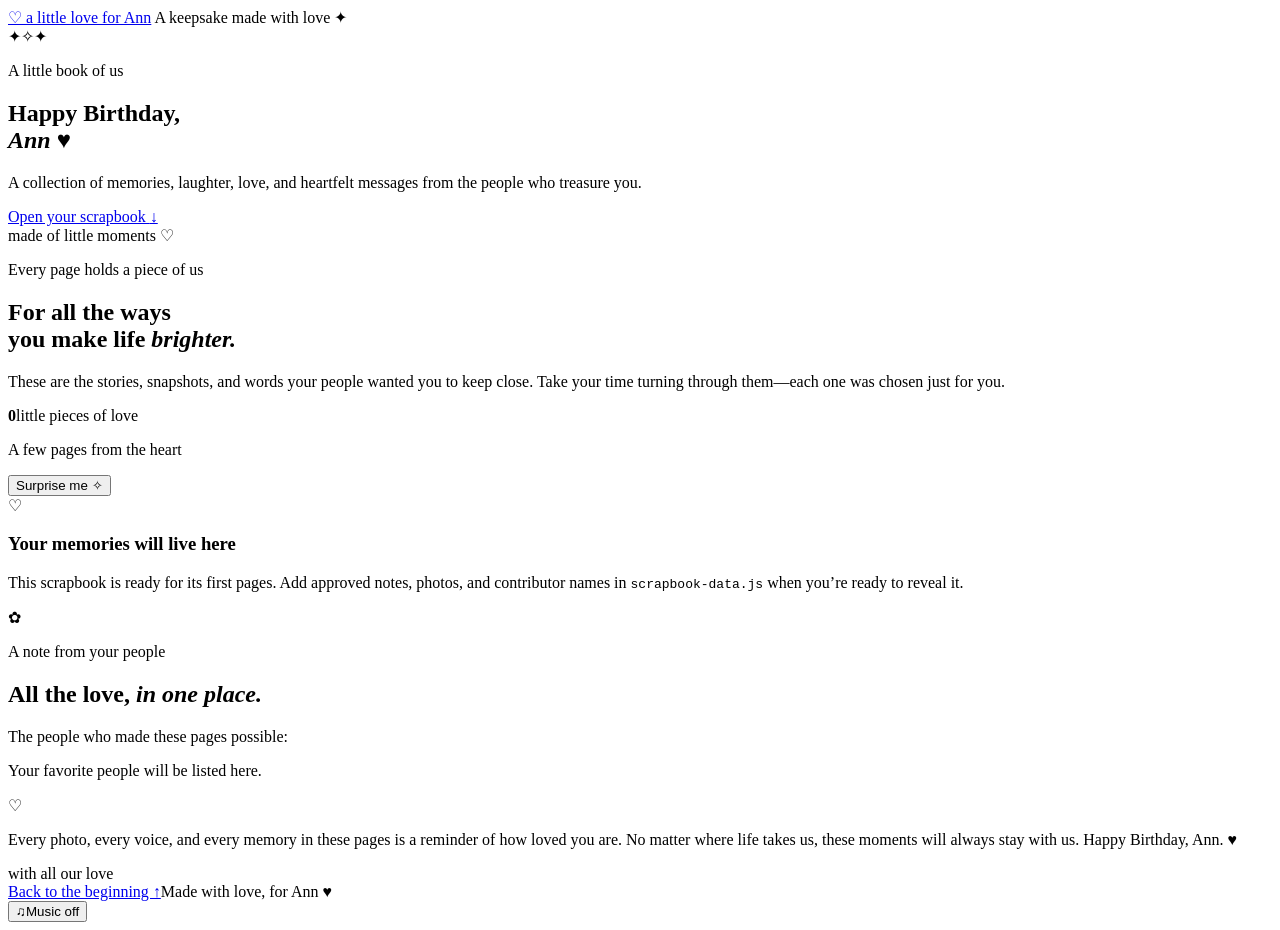
==== scrapbook.html @ c1426059 "Use Ann's YouTube song in the scrapbook music toggle" ====
<!doctype html>
<html lang="en">
<head>
  <meta charset="utf-8">
  <meta name="viewport" content="width=device-width, initial-scale=1">
  <meta name="theme-color" content="#f6f9fc">
  <meta name="description" content="A birthday scrapbook made with love for Ann.">
  <title>Happy Birthday, Ann · A scrapbook of love</title>
  <link rel="preconnect" href="https://fonts.googleapis.com">
  <link rel="preconnect" href="https://fonts.gstatic.com" crossorigin>
  <link href="https://fonts.googleapis.com/css2?family=Caveat:wght@500;600&family=DM+Sans:wght@400;500;600;700&family=Playfair+Display:wght@500;600;700&display=swap" rel="stylesheet">
  <link rel="stylesheet" href="styles.css">
  <script src="scrapbook-data.js" defer></script>
  <script src="scrapbook.js" defer></script>
</head>
<body class="scrapbook-page">
  <div class="paper-grain" aria-hidden="true"></div>
  <header class="scrapbook-header">
    <a class="wordmark" href="./" aria-label="Back to the birthday surprise page"><span class="wordmark-heart">♡</span> a little love for Ann</a>
    <span class="scrapbook-label">A keepsake made with love <span aria-hidden="true">✦</span></span>
  </header>
  <main>
    <section class="scrapbook-cover" id="top">
      <span class="cover-star star-a" aria-hidden="true">✦</span><span class="cover-star star-b" aria-hidden="true">✧</span><span class="cover-star star-c" aria-hidden="true">✦</span>
      <p class="eyebrow">A little book of us</p>
      <h1>Happy Birthday,<br><em>Ann</em> <span class="blue-heart">♥</span></h1>
      <p class="cover-subtitle">A collection of memories, laughter, love, and heartfelt messages from the people who treasure you.</p>
      <a class="button button-light" href="#memories">Open your scrapbook <span aria-hidden="true">↓</span></a>
      <div class="cover-bottom-note">made of little moments <span aria-hidden="true">♡</span></div>
    </section>

    <section class="scrapbook-intro section-wrap" id="memories">
      <div><p class="eyebrow">Every page holds a piece of us</p><h2>For all the ways<br>you make life <em>brighter.</em></h2></div>
      <div class="intro-side"><p>These are the stories, snapshots, and words your people wanted you to keep close. Take your time turning through them—each one was chosen just for you.</p><div class="memory-count"><strong id="memory-count">0</strong><span>little pieces of love</span></div></div>
    </section>

    <section class="memory-section section-wrap" aria-label="Birthday memories">
      <div class="memory-toolbar"><p class="handwritten">A few pages from the heart</p><button class="button button-outline" id="random-memory" type="button">Surprise me <span aria-hidden="true">✧</span></button></div>
      <div class="memory-grid" id="memory-grid" aria-live="polite"></div>
      <div class="empty-scrapbook" id="empty-scrapbook"><span class="empty-icon" aria-hidden="true">♡</span><h3>Your memories will live here</h3><p>This scrapbook is ready for its first pages. Add approved notes, photos, and contributor names in <code>scrapbook-data.js</code> when you’re ready to reveal it.</p></div>
    </section>

    <section class="contributors section-wrap" id="contributors">
      <div class="contributors-card"><span class="contributor-flower" aria-hidden="true">✿</span><p class="eyebrow">A note from your people</p><h2>All the love, <em>in one place.</em></h2><p class="contributor-intro">The people who made these pages possible:</p><ul class="contributor-list" id="contributor-list"></ul><p class="no-contributors" id="no-contributors">Your favorite people will be listed here.</p></div>
    </section>

    <section class="final-note section-wrap"><div class="final-note-inner"><span class="final-heart" aria-hidden="true">♡</span><p>Every photo, every voice, and every memory in these pages is a reminder of how loved you are. No matter where life takes us, these moments will always stay with us. Happy Birthday, Ann. <span class="blue-heart">♥</span></p><span class="handwritten final-signoff">with all our love</span></div></section>
  </main>
  <footer class="site-footer"><a href="#top">Back to the beginning ↑</a><span>Made with love, for Ann <span class="blue-heart">♥</span></span></footer>

  <div id="youtube-music-panel" hidden style="position:fixed;right:24px;bottom:76px;z-index:8;width:220px;padding:10px;background:#fff;border:1px solid #d5e0e9;box-shadow:0 12px 32px rgba(35,62,88,.18);">
    <div id="youtube-player" aria-label="Birthday scrapbook music video"></div>
    <a href="https://youtu.be/F7A3bPg1lJ4?si=U5_rlSdB1zl4P1yQ" target="_blank" rel="noopener noreferrer" style="display:block;padding:7px 2px 0;color:#597895;font:11px 'DM Sans',Arial,sans-serif;text-align:center;">Open song on YouTube ↗</a>
  </div>
  <button class="music-toggle" id="music-toggle" type="button" aria-pressed="false" aria-label="Turn background music on"><span aria-hidden="true">♫</span><span id="music-label">Music off</span></button>
</body>
</html>
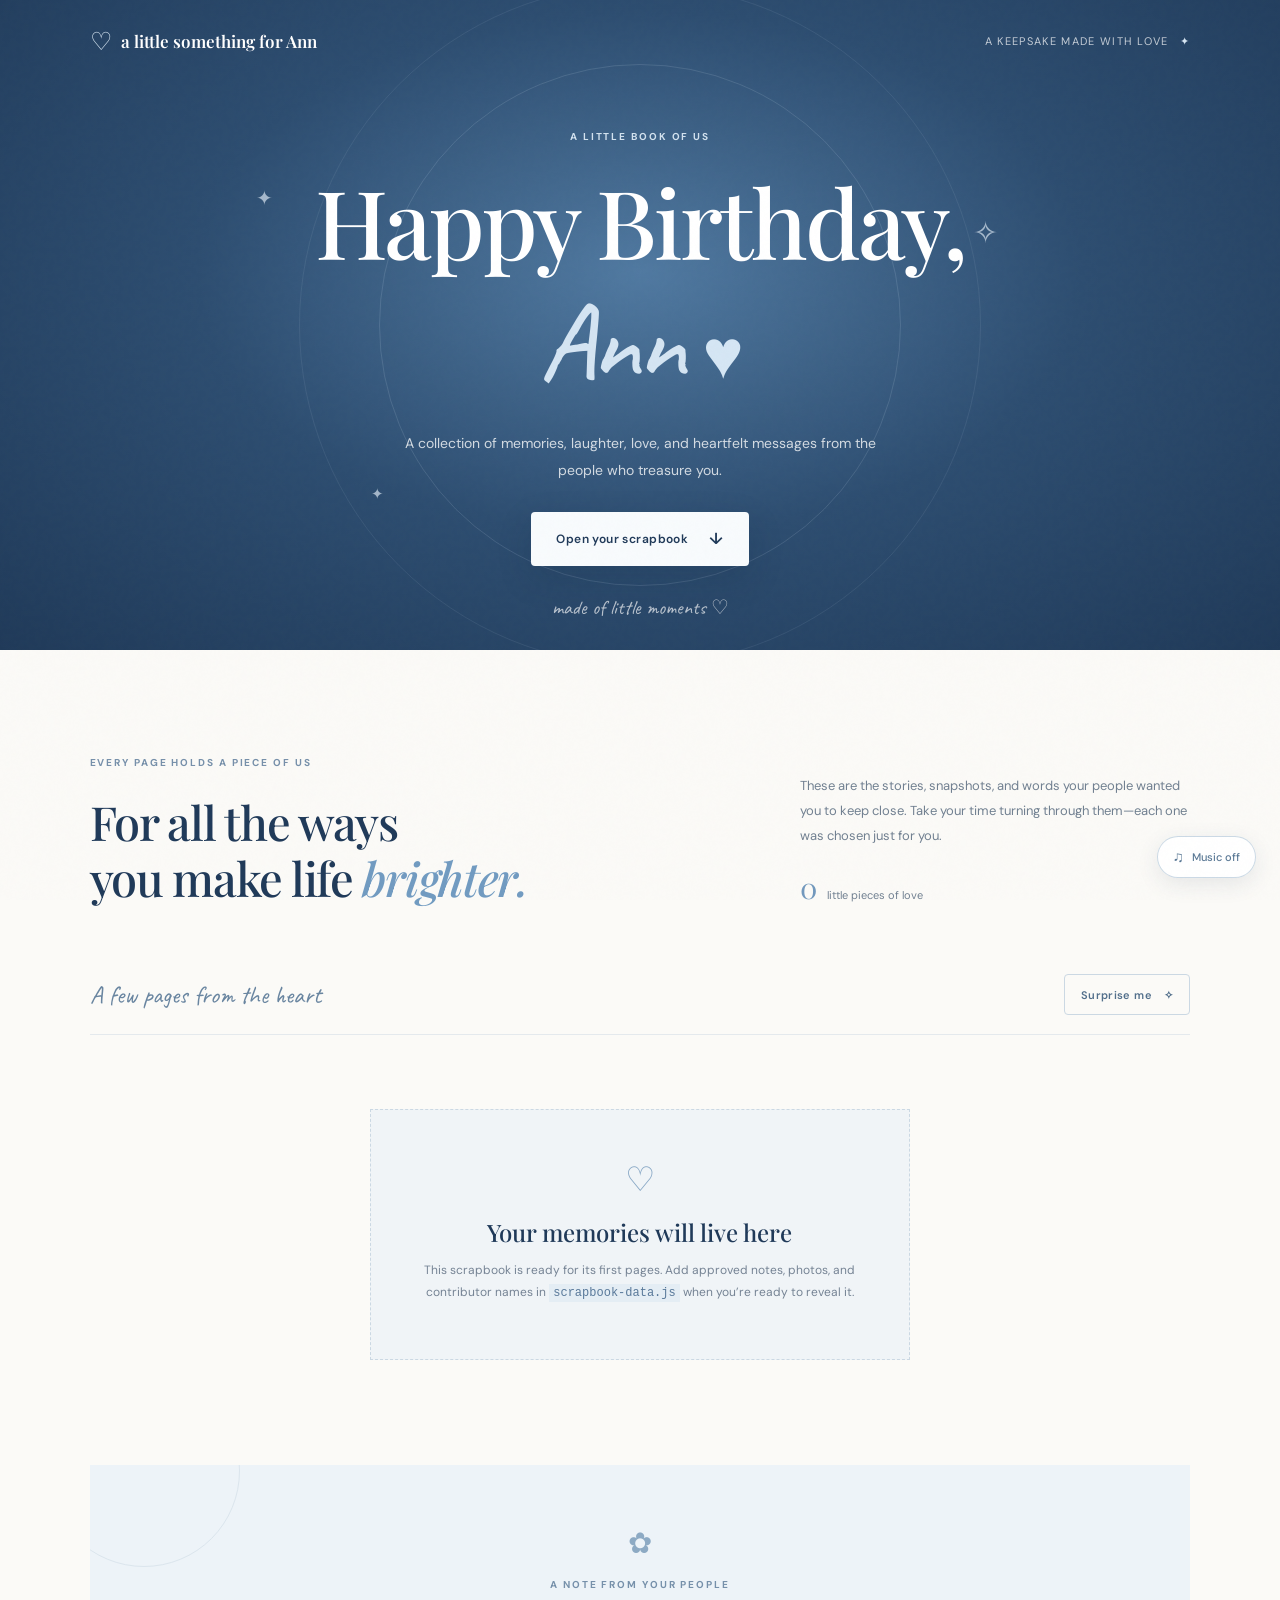
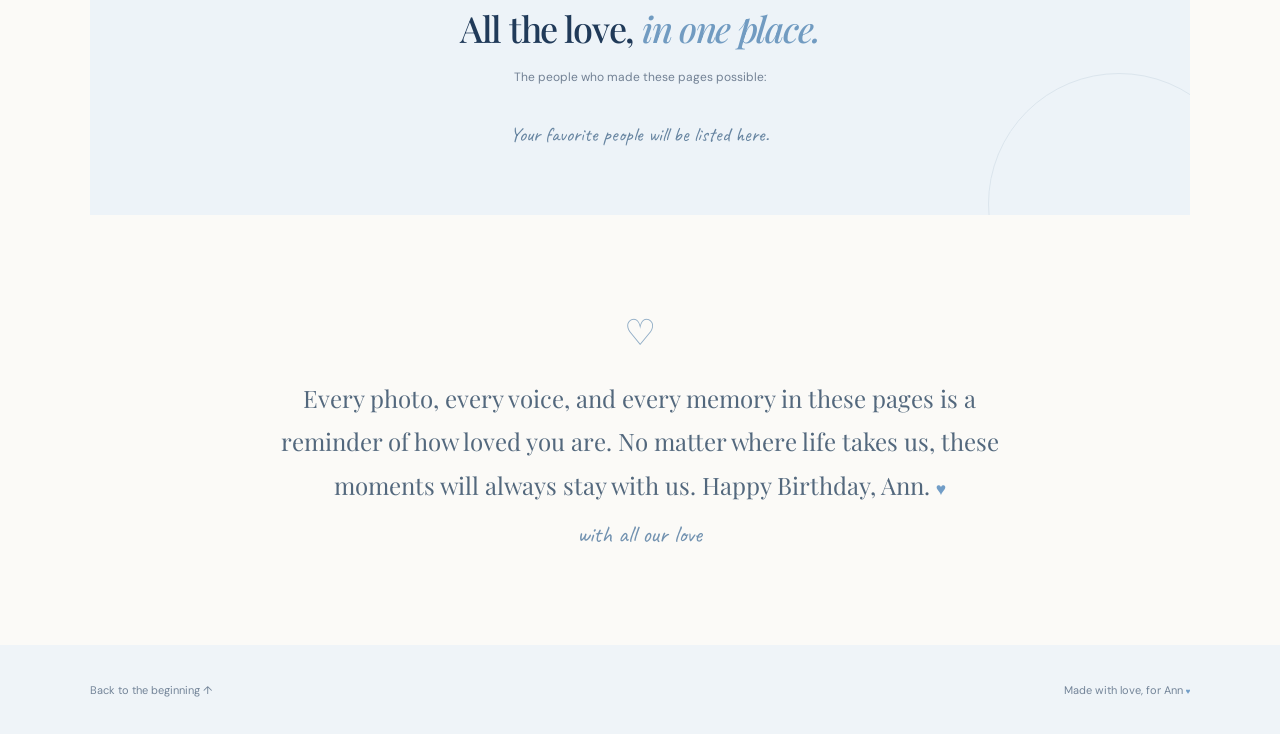
==== commit be8806b9: "Update scrapbook header wording to a little something for Ann" ====
--- a/scrapbook.html
+++ b/scrapbook.html
@@ -16,7 +16,7 @@
 <body class="scrapbook-page">
   <div class="paper-grain" aria-hidden="true"></div>
   <header class="scrapbook-header">
-    <a class="wordmark" href="./" aria-label="Back to the birthday surprise page"><span class="wordmark-heart">♡</span> a little love for Ann</a>
+    <a class="wordmark" href="./" aria-label="Back to the birthday surprise page"><span class="wordmark-heart">♡</span> a little something for Ann</a>
     <span class="scrapbook-label">A keepsake made with love <span aria-hidden="true">✦</span></span>
   </header>
   <main>
@@ -28,26 +28,21 @@
       <a class="button button-light" href="#memories">Open your scrapbook <span aria-hidden="true">↓</span></a>
       <div class="cover-bottom-note">made of little moments <span aria-hidden="true">♡</span></div>
     </section>
-
     <section class="scrapbook-intro section-wrap" id="memories">
       <div><p class="eyebrow">Every page holds a piece of us</p><h2>For all the ways<br>you make life <em>brighter.</em></h2></div>
       <div class="intro-side"><p>These are the stories, snapshots, and words your people wanted you to keep close. Take your time turning through them—each one was chosen just for you.</p><div class="memory-count"><strong id="memory-count">0</strong><span>little pieces of love</span></div></div>
     </section>
-
     <section class="memory-section section-wrap" aria-label="Birthday memories">
       <div class="memory-toolbar"><p class="handwritten">A few pages from the heart</p><button class="button button-outline" id="random-memory" type="button">Surprise me <span aria-hidden="true">✧</span></button></div>
       <div class="memory-grid" id="memory-grid" aria-live="polite"></div>
       <div class="empty-scrapbook" id="empty-scrapbook"><span class="empty-icon" aria-hidden="true">♡</span><h3>Your memories will live here</h3><p>This scrapbook is ready for its first pages. Add approved notes, photos, and contributor names in <code>scrapbook-data.js</code> when you’re ready to reveal it.</p></div>
     </section>
-
     <section class="contributors section-wrap" id="contributors">
       <div class="contributors-card"><span class="contributor-flower" aria-hidden="true">✿</span><p class="eyebrow">A note from your people</p><h2>All the love, <em>in one place.</em></h2><p class="contributor-intro">The people who made these pages possible:</p><ul class="contributor-list" id="contributor-list"></ul><p class="no-contributors" id="no-contributors">Your favorite people will be listed here.</p></div>
     </section>
-
     <section class="final-note section-wrap"><div class="final-note-inner"><span class="final-heart" aria-hidden="true">♡</span><p>Every photo, every voice, and every memory in these pages is a reminder of how loved you are. No matter where life takes us, these moments will always stay with us. Happy Birthday, Ann. <span class="blue-heart">♥</span></p><span class="handwritten final-signoff">with all our love</span></div></section>
   </main>
   <footer class="site-footer"><a href="#top">Back to the beginning ↑</a><span>Made with love, for Ann <span class="blue-heart">♥</span></span></footer>
-
   <div id="youtube-music-panel" hidden style="position:fixed;right:24px;bottom:76px;z-index:8;width:220px;padding:10px;background:#fff;border:1px solid #d5e0e9;box-shadow:0 12px 32px rgba(35,62,88,.18);">
     <div id="youtube-player" aria-label="Birthday scrapbook music video"></div>
     <a href="https://youtu.be/F7A3bPg1lJ4?si=U5_rlSdB1zl4P1yQ" target="_blank" rel="noopener noreferrer" style="display:block;padding:7px 2px 0;color:#597895;font:11px 'DM Sans',Arial,sans-serif;text-align:center;">Open song on YouTube ↗</a>
--- a/styles.css
+++ b/styles.css
@@ -0,0 +1,8 @@
+/* Shared styles for Ann's GitHub Pages birthday scrapbook */
+:root{--navy:#203a59;--ink:#24374d;--blue:#6f9dc9;--sky:#dceaf6;--pale:#eef4f9;--paper:#fbfaf7;--white:#fff;--silver:#c8d3dd;--muted:#758394;--serif:'Playfair Display',Georgia,serif;--sans:'DM Sans',Arial,sans-serif;--hand:'Caveat',cursive;--shadow:0 24px 70px rgba(37,66,95,.12)}
+*{box-sizing:border-box}html{scroll-behavior:smooth;scroll-padding-top:30px}body{margin:0;background:var(--paper);color:var(--ink);font:16px/1.65 var(--sans);-webkit-font-smoothing:antialiased}.paper-grain{position:fixed;inset:0;pointer-events:none;z-index:10;opacity:.13;background-image:url("data:image/svg+xml,%3Csvg viewBox='0 0 180 180' xmlns='http://www.w3.org/2000/svg'%3E%3Cfilter id='n'%3E%3CfeTurbulence type='fractalNoise' baseFrequency='.8' numOctaves='3' stitchTiles='stitch'/%3E%3C/filter%3E%3Crect width='100%25' height='100%25' filter='url(%23n)' opacity='.12'/%3E%3C/svg%3E")}.site-header,.scrapbook-header{height:82px;padding:0 clamp(22px,7vw,110px);display:flex;align-items:center;justify-content:space-between;position:relative;z-index:2}.wordmark{text-decoration:none;color:var(--navy);font:600 17px var(--serif)}.wordmark-heart{color:var(--blue);font:25px var(--sans);vertical-align:-2px;margin-right:5px}.header-note,.scrapbook-label{font-size:11px;letter-spacing:.12em;text-transform:uppercase;color:#7e8d9d}.header-note span,.scrapbook-label span{color:var(--blue);margin-left:7px}.section-wrap{width:min(1120px,86%);margin:0 auto}.hero{min-height:640px;display:grid;grid-template-columns:1.04fr .96fr;align-items:center;gap:6%;padding:30px 0 100px}.hero-copy{padding:10px 0 0 2%}.eyebrow{font-size:10px;text-transform:uppercase;letter-spacing:.19em;font-weight:700;color:#7690aa;margin:0 0 22px;display:flex;align-items:center;gap:10px}.eyebrow-line{width:26px;height:1px;background:#a6bacd}.hero h1,.scrapbook-cover h1{font:500 clamp(47px,6.1vw,76px)/1.1 var(--serif);letter-spacing:-2.7px;color:var(--navy);margin:0}.hero h1 em,.section-heading h2 em,.scrapbook-intro h2 em,.contributors-card h2 em{font-weight:500;color:#719bc1}.blue-heart{color:#719dc7;font-size:.73em}.hero-intro{font-size:15px;line-height:1.9;color:#657588;max-width:455px;margin:28px 0 27px}.button{display:inline-flex;align-items:center;justify-content:center;gap:21px;min-height:54px;padding:0 25px;border:0;border-radius:4px;text-decoration:none;font:600 12px var(--sans);letter-spacing:.035em;transition:transform .25s,box-shadow .25s,background .25s;cursor:pointer}.button:hover{transform:translateY(-3px)}.button-primary{background:var(--navy);color:white;box-shadow:0 10px 24px #203a592e}.button-primary:hover{background:#2c4c70;box-shadow:0 14px 28px #203a5938}.button-primary span,.button-light span{font-size:16px}.privacy-note{font-size:11px;color:#8a97a4;margin:15px 0}.privacy-note span{color:#83a5c5;margin-right:5px}.hero-art{height:490px;position:relative;display:grid;place-items:center}.art-halo{position:absolute;width:min(410px,90%);aspect-ratio:1;border:1px solid #dfe8ef;border-radius:50%;box-shadow:inset 0 0 0 20px #e2edf64d}.polaroid{position:absolute;background:#fff;padding:13px 13px 18px;box-shadow:0 18px 48px #2746662b;width:228px}.polaroid-main{z-index:2;transform:rotate(5deg);top:90px;left:calc(50% - 104px)}.polaroid-back{transform:rotate(-11deg);left:calc(50% - 194px);top:145px;width:210px;padding-bottom:16px}.photo-wash{height:240px;position:relative;overflow:hidden}.wash-sky{background:linear-gradient(180deg,#c7dcef 0%,#e6f0f7 65%,#c7d5df 66%)}.wash-blue{height:220px;background:linear-gradient(145deg,#d9e7f2,#9cb8d0 54%,#e8eff4)}.photo-sun{position:absolute;width:43px;height:43px;border-radius:50%;background:#fff8e9;top:38px;right:36px}.photo-hill{position:absolute;bottom:-48px;width:250px;height:150px;border-radius:50% 50% 0 0;background:#90aac0;transform:rotate(-12deg)}.hill-one{left:-37px}.hill-two{background:#a9bdcc;bottom:-67px;left:64px;transform:rotate(19deg)}.polaroid-caption,.scribble{text-align:center;display:block;font:19px var(--hand);color:#637c94;padding-top:8px}.scribble{font-size:20px;color:#6684a1}.tape{position:absolute;z-index:4;background:#c1d4e8b8;height:24px;width:81px;box-shadow:0 2px 6px #3c5a7814}.tape-top{top:73px;left:calc(50% + 24px);transform:rotate(11deg)}.tape-side{bottom:111px;left:calc(50% - 147px);transform:rotate(-48deg);width:58px}.floating-note{position:absolute;z-index:3;right:1%;bottom:58px;background:#fff;padding:13px 20px;box-shadow:0 12px 30px #2746661f;transform:rotate(-5deg);font:20px var(--hand);color:#5a7691}.floating-note b{font:19px var(--sans);color:#88aaca;margin-left:10px}.art-sparkle{position:absolute;color:#8facc6;font-size:26px}.sparkle-one{top:83px;right:17%}.sparkle-two{left:10%;top:210px;font-size:32px}.sparkle-three{right:13%;top:305px;font-size:40px}.how-it-works{border-top:1px solid #e6eaed;padding:77px 0 78px}.section-heading{text-align:center}.section-heading .eyebrow{justify-content:center}.section-heading h2,.scrapbook-intro h2,.contributors-card h2{font:500 clamp(32px,4vw,47px)/1.2 var(--serif);letter-spacing:-1.3px;color:var(--navy);margin:0}.steps{display:grid;grid-template-columns:repeat(3,1fr);gap:38px;margin:58px 0 60px}.step{display:flex;gap:18px;border-top:1px solid #dce4ea;padding-top:19px}.step-number{font:17px var(--serif);color:#8ca9c3}.step h3{margin:0 0 8px;font-size:14px;color:var(--navy)}.step p{margin:0;font-size:12px;line-height:1.85;color:#7a8794}.closing-cta{border-top:1px solid #e6eaed;padding-top:25px;display:flex;align-items:center;justify-content:space-between}.closing-cta p{margin:0;font:18px var(--serif);color:#5b6d7f}.text-link{color:#53799e;text-decoration:none;font-size:12px;font-weight:700}.text-link span{margin-left:10px;font-size:17px}.site-footer{min-height:90px;padding:22px clamp(22px,7vw,110px);display:flex;align-items:center;justify-content:space-between;background:#eff4f8;color:#738498;font-size:11px}.site-footer a{color:inherit;text-decoration:none}.footer-flourish{color:#8faac3;letter-spacing:.1em}.reveal{opacity:0;transform:translateY(17px);transition:opacity .7s,transform .7s}.reveal.is-visible{opacity:1;transform:none}
+/* Scrapbook reveal page */
+.scrapbook-header{position:absolute;inset:0 0 auto;color:white}.scrapbook-header .wordmark{color:white}.scrapbook-header .wordmark-heart,.scrapbook-header .scrapbook-label span{color:#d6e5f2}.scrapbook-header .scrapbook-label{color:#ffffffb8}.scrapbook-cover{min-height:650px;position:relative;overflow:hidden;background:radial-gradient(ellipse at 50% 42%,#5079a1,#2d4d70 49%,#203a59);color:#fff;text-align:center;display:flex;flex-direction:column;justify-content:center;align-items:center;padding:120px 24px 75px}.scrapbook-cover:before,.scrapbook-cover:after{content:"";position:absolute;border:1px solid #e0eef921;width:520px;height:520px;border-radius:50%;top:50%;left:50%;transform:translate(-50%,-50%)}.scrapbook-cover:after{width:680px;height:680px;border-color:#e0eef914}.scrapbook-cover .eyebrow{color:#d3e2ef;margin-bottom:23px}.scrapbook-cover h1{color:#fff;font-size:clamp(56px,8vw,95px);letter-spacing:-3px;z-index:1}.scrapbook-cover h1 em{font:500 1.15em var(--hand);color:#d4e4f2}.scrapbook-cover .blue-heart{color:#d5e6f4}.cover-subtitle{max-width:510px;color:#ffffffc7;font-size:14px;line-height:1.9;margin:19px 0 28px;z-index:1}.button-light{color:var(--navy);background:#f8fbfd;z-index:1;box-shadow:0 12px 35px #0c1f3526}.cover-bottom-note{position:absolute;bottom:30px;font:20px var(--hand);color:#ffffffab}.cover-star{position:absolute;color:#e5f0f9a6;animation:float 5s ease-in-out infinite}.star-a{top:28%;left:20%;font-size:20px}.star-b{top:32%;right:22%;font-size:30px;animation-delay:-2s}.star-c{bottom:22%;left:29%;font-size:15px}@keyframes float{50%{transform:translateY(-10px)}}.scrapbook-intro{padding:105px 0 68px;display:flex;justify-content:space-between;gap:50px;align-items:end}.intro-side{max-width:390px}.intro-side>p{margin:0 0 20px;color:#718091;font-size:13px;line-height:1.9}.memory-count{display:flex;align-items:baseline;gap:10px;color:#718091;font-size:11px}.memory-count strong{font:29px var(--serif);color:#7198bd}.memory-section{padding:0 0 105px}.memory-toolbar{display:flex;justify-content:space-between;align-items:center;border-bottom:1px solid #e4e9ed;padding:0 0 19px;margin-bottom:34px}.handwritten{font:25px var(--hand);color:#6985a0;margin:0}.button-outline{background:transparent;border:1px solid #cbd8e3;color:#526f8b;min-height:41px;padding:0 16px;font-size:11px;gap:12px}.memory-grid{display:grid;grid-template-columns:repeat(3,1fr);gap:36px 30px}.memory-card{background:white;padding:13px 13px 20px;box-shadow:0 12px 30px #29435c17;position:relative;transition:transform .35s,box-shadow .35s;animation:card-in .6s both}.memory-card:nth-child(3n+1){transform:rotate(-1.5deg)}.memory-card:nth-child(3n+2){transform:rotate(1.2deg);margin-top:15px}.memory-card:nth-child(3n){transform:rotate(-.5deg);margin-top:5px}.memory-card:hover{transform:translateY(-5px);box-shadow:0 20px 40px #29435c24}.memory-photo{width:100%;aspect-ratio:1.12;object-fit:cover;display:block;background:linear-gradient(145deg,#e1edf6,#c0d3e3)}.memory-photo-placeholder{aspect-ratio:1.12;display:grid;place-items:center;background:linear-gradient(135deg,#dce9f3,#edf3f7 54%,#c3d7e7);color:#7795b1;font-size:40px}.memory-message{font:23px/1.24 var(--hand);color:#526f8b;margin:14px 6px 12px;white-space:pre-wrap}.memory-author{font-size:10px;text-transform:uppercase;letter-spacing:.13em;color:#93a1ae;margin:0 6px}.memory-tape{position:absolute;top:-8px;left:calc(50% - 39px);width:78px;height:20px;background:#b7cfe3ad;z-index:2}.memory-audio{width:calc(100% - 12px);margin:12px 6px 2px;height:34px}.empty-scrapbook{max-width:540px;margin:40px auto 0;text-align:center;padding:42px 32px;background:#ecf3f8b3;border:1px dashed #cbd8e3}.empty-icon{font-size:34px;color:#86a6c4}.empty-scrapbook h3{font:500 24px var(--serif);color:var(--navy);margin:8px 0}.empty-scrapbook p{font-size:12px;color:#758394;line-height:1.8}.empty-scrapbook code{color:#59799a;background:#e4edf4;padding:2px 4px}.contributors{padding:0 0 88px}.contributors-card{position:relative;text-align:center;background:#edf3f8;padding:55px 25px 48px;overflow:hidden}.contributors-card:before,.contributors-card:after{content:"";position:absolute;width:190px;height:190px;border:1px solid #dbe5ed;border-radius:50%;top:-90px;left:-42px}.contributors-card:after{left:auto;top:auto;right:-60px;bottom:-120px;width:260px;height:260px}.contributor-flower{font-size:29px;color:#8daac4}.contributors-card .eyebrow{justify-content:center;margin:10px 0 13px}.contributors-card h2{font-size:36px}.contributor-intro{color:#728194;font-size:12px;margin:18px 0 14px}.contributor-list{list-style:none;padding:0;margin:0;display:flex;flex-wrap:wrap;justify-content:center;gap:9px}.contributor-list li{font:19px var(--hand);color:#567594;background:#ffffffb8;padding:4px 14px}.no-contributors{font:20px var(--hand);color:#6684a0}.final-note{padding:0 0 95px}.final-note-inner{max-width:760px;margin:auto;text-align:center}.final-heart{font-size:36px;color:#8eabc5}.final-note-inner>p{font:clamp(18px,2.4vw,24px)/1.8 var(--serif);color:#53687d;margin:15px 0 12px}.final-signoff{font-size:24px;color:#7292b0}.music-toggle{position:fixed;right:24px;bottom:22px;z-index:9;border:1px solid #c6d5e3e6;background:#fffffff0;color:#597895;border-radius:30px;padding:10px 15px;box-shadow:0 6px 22px #233e581a;font:500 11px var(--sans);cursor:pointer;display:flex;align-items:center;gap:8px}.music-toggle>span:first-child{font-size:15px}.music-toggle[aria-pressed=true]{background:#e8f1f8}.music-toggle:focus-visible,.button:focus-visible,.text-link:focus-visible{outline:3px solid #8eafd0;outline-offset:3px}@keyframes card-in{from{opacity:0;transform:translateY(13px)}to{opacity:1}}
+@media(max-width:850px){.hero{min-height:570px;gap:2%;grid-template-columns:1.05fr .95fr}.hero h1{font-size:clamp(43px,6vw,63px)}.hero-art{transform:scale(.88);margin-left:-20px}.steps{gap:20px}.memory-grid{grid-template-columns:repeat(2,1fr);gap:30px 24px}.scrapbook-intro{padding-top:80px}}
+@media(max-width:620px){.site-header,.scrapbook-header{height:70px;padding:0 22px}.wordmark{font-size:15px}.header-note,.scrapbook-label{font-size:8px;letter-spacing:.08em}.section-wrap{width:88%}.hero{display:flex;flex-direction:column;align-items:stretch;padding:65px 0 66px;gap:12px}.hero-copy{padding:0}.hero h1{font-size:clamp(48px,12vw,67px);letter-spacing:-2px}.hero-intro{font-size:14px;margin:23px 0}.hero-art{height:360px;transform:scale(.83);transform-origin:top center;margin:0 -40px -48px}.polaroid-main{top:47px}.polaroid-back{top:98px}.tape-top{top:31px}.floating-note{bottom:26px}.sparkle-one{top:33px}.sparkle-two{top:152px}.how-it-works{padding:58px 0}.steps{grid-template-columns:1fr;gap:25px;margin:38px 0}.step{padding-top:13px}.closing-cta{align-items:flex-start;gap:15px;flex-direction:column}.site-footer{padding:20px 22px;min-height:76px;font-size:10px}.scrapbook-cover{min-height:600px;padding-top:95px}.scrapbook-cover h1{font-size:clamp(57px,15vw,80px)}.cover-subtitle{font-size:13px}.star-a{left:10%}.star-b{right:10%}.scrapbook-intro{display:block;padding:70px 0 45px}.scrapbook-intro h2{font-size:39px}.intro-side{margin-top:23px}.memory-section{padding-bottom:75px}.memory-toolbar{align-items:flex-start;gap:14px}.handwritten{font-size:22px}.button-outline{padding:0 12px;gap:7px;white-space:nowrap}.memory-grid{grid-template-columns:1fr;max-width:420px;margin:auto;gap:25px}.memory-card:nth-child(n){margin-top:0}.memory-card:nth-child(even){transform:rotate(1deg)}.memory-card:nth-child(odd){transform:rotate(-1deg)}.memory-photo,.memory-photo-placeholder{aspect-ratio:1.35}.contributors{padding-bottom:65px}.contributors-card{padding:44px 18px}.contributors-card h2{font-size:30px}.final-note{padding-bottom:75px}.music-toggle{right:14px;bottom:13px}.empty-scrapbook{padding:34px 20px}}
+@media(prefers-reduced-motion:reduce){*,*::before,*::after{scroll-behavior:auto!important;animation-duration:.01ms!important;animation-iteration-count:1!important;transition-duration:.01ms!important}.reveal{opacity:1;transform:none}}
